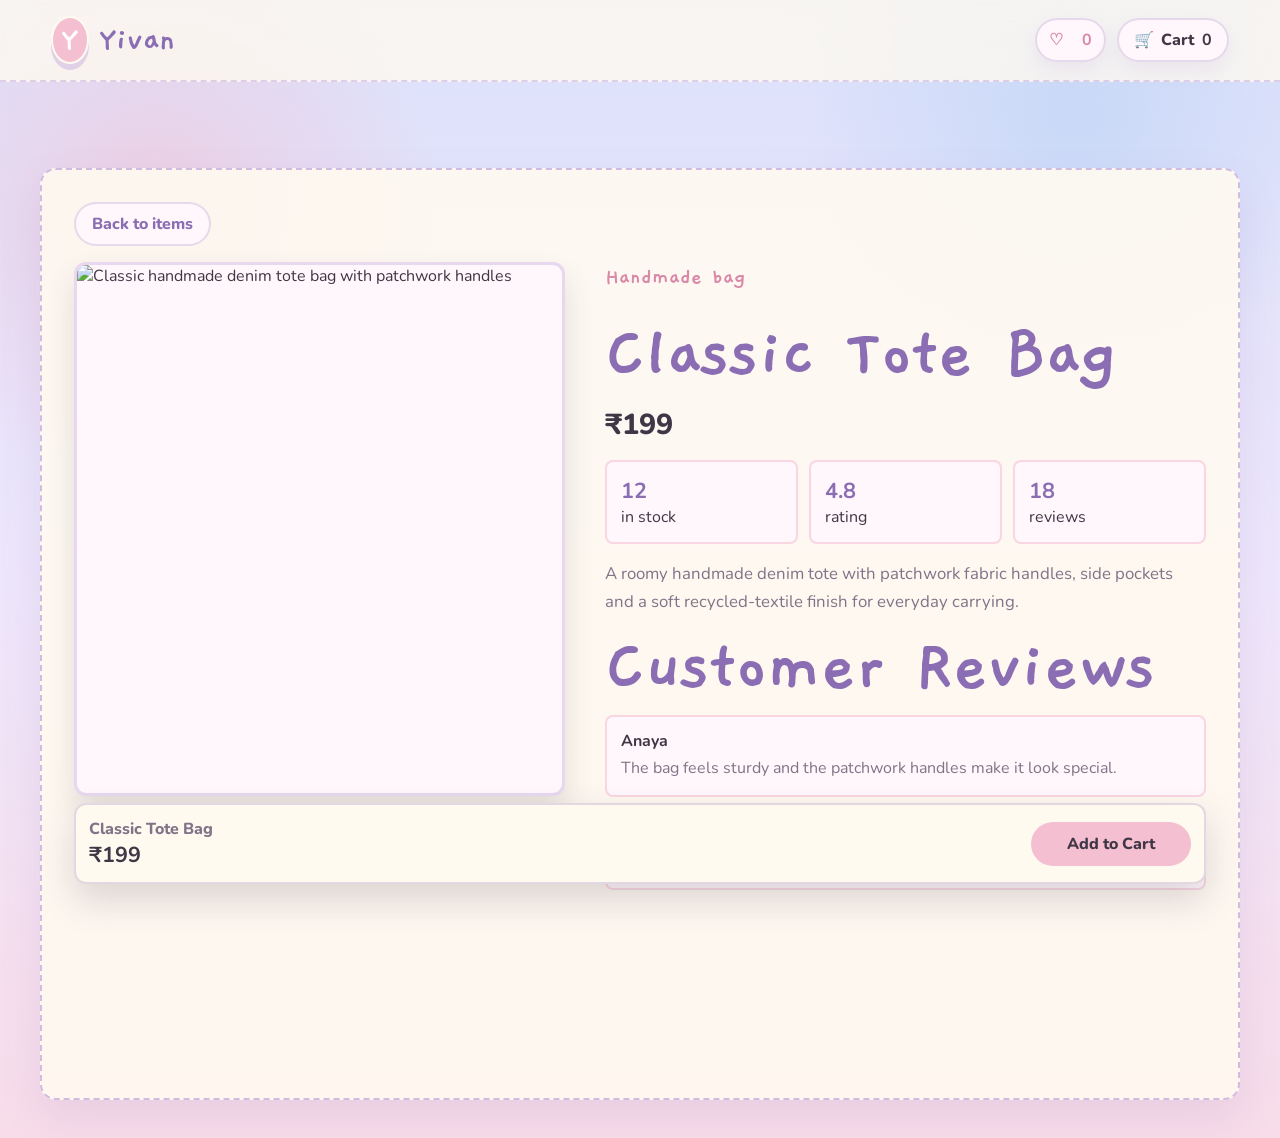
==== product.html @ 19bc3df5 "Add files via upload" ====
<!DOCTYPE html>
<html lang="en">
<head>
  <meta charset="UTF-8" />
  <meta name="viewport" content="width=device-width, initial-scale=1.0" />
  <title>Classic Tote Bag | Yivan Creation</title>
  <link rel="preconnect" href="https://fonts.googleapis.com" />
  <link rel="preconnect" href="https://fonts.gstatic.com" crossorigin />
  <link href="https://fonts.googleapis.com/css2?family=Gaegu:wght@400;700&family=Nunito:wght@400;600;700;800&display=swap" rel="stylesheet" />
  <link rel="stylesheet" href="styles.css" />
</head>
<body class="product-page">
  <header class="site-header">
    <a class="brand" href="index.html#top" aria-label="Yivan home">
      <span class="brand-mark">Y</span>
      <span>Yivan</span>
    </a>

    <nav class="header-actions" aria-label="Shop actions">
      <button class="icon-button" id="wishlistButton" type="button" aria-label="Open wishlist">
        <span aria-hidden="true">♡</span>
        <strong id="favCount">0</strong>
      </button>
      <button class="cart-button" id="cartButton" type="button" aria-label="Open cart">
        <span aria-hidden="true">🛒</span>
        <span>Cart</span>
        <strong id="cartCount">0</strong>
      </button>
    </nav>
  </header>

  <main>
    <section class="product-detail" id="productDetail" aria-labelledby="detailTitle">
      <a class="back-to-shop" href="index.html#shop" id="backToShop">Back to items</a>

      <div class="detail-layout">
        <img class="detail-image" id="detailImage" src="assets/classic-tote-bag.webp" alt="Classic handmade denim tote bag with patchwork handles" />

        <div class="detail-copy">
          <p class="eyebrow" id="detailCategory">Handmade bag</p>
          <h1 id="detailTitle">Classic Tote Bag</h1>
          <p class="detail-price" id="detailPrice">₹199</p>

          <div class="detail-stats" aria-label="Product details">
            <span><strong id="detailStock">12</strong> in stock</span>
            <span><strong id="detailRating">4.8</strong> rating</span>
            <span><strong id="detailReviewCount">18</strong> reviews</span>
          </div>

          <p class="detail-description" id="detailDescription">
            A roomy handmade denim tote with patchwork fabric handles, side pockets and a soft recycled-textile finish for everyday carrying.
          </p>

          <div class="review-panel">
            <h2>Customer Reviews</h2>
            <div id="detailReviews">
              <article class="review-item">
                <strong>Anaya</strong>
                <p>The bag feels sturdy and the patchwork handles make it look special.</p>
              </article>
              <article class="review-item">
                <strong>Meera</strong>
                <p>Good size for books, craft items and daily shopping.</p>
              </article>
            </div>
          </div>
        </div>
      </div>

      <div class="detail-cart-bar">
        <div>
          <span id="detailCartName">Classic Tote Bag</span>
          <strong id="detailCartPrice">₹199</strong>
        </div>
        <button class="add-cart detail-add-cart" id="detailAddCart" type="button">Add to Cart</button>
      </div>
    </section>
  </main>

  <aside class="shop-drawer" id="shopDrawer" aria-hidden="true" aria-labelledby="drawerTitle">
    <div class="drawer-panel" role="dialog" aria-modal="true">
      <div class="drawer-header">
        <div>
          <p class="eyebrow" id="drawerEyebrow">Your picks</p>
          <h2 id="drawerTitle">Cart</h2>
        </div>
        <button class="close-drawer" id="closeDrawer" type="button" aria-label="Close panel">×</button>
      </div>

      <div class="drawer-tabs" role="tablist" aria-label="View cart or wishlist">
        <button class="drawer-tab is-active" id="cartTab" type="button">Cart</button>
        <button class="drawer-tab" id="wishlistTab" type="button">Wishlist</button>
      </div>

      <div class="drawer-list" id="drawerList"></div>

      <div class="drawer-total" id="drawerTotal">
        <span>Total</span>
        <strong id="drawerTotalValue">₹0</strong>
      </div>
    </div>
  </aside>

  <script src="script.js"></script>
</body>
</html>
---- styles.css ----
:root {
  --lavender-bg: #dce1fb;
  --paper: #fffaf0;
  --paper-soft: #fff3e9;
  --lilac: #b99bd8;
  --lilac-deep: #8b6db4;
  --pink: #f4bfd1;
  --pink-deep: #d988a8;
  --blue: #bfd5f5;
  --green: #bfd7a8;
  --ink: #3f3746;
  --muted: #7f7488;
  --stitch: #e7b8c8;
  --shadow: 0 22px 60px rgba(112, 87, 145, 0.18);
}

* {
  box-sizing: border-box;
}

html {
  scroll-behavior: smooth;
}

body {
  margin: 0;
  min-height: 100vh;
  background:
    radial-gradient(circle at 12% 18%, rgba(244, 191, 209, 0.55), transparent 18rem),
    radial-gradient(circle at 84% 10%, rgba(191, 213, 245, 0.7), transparent 17rem),
    linear-gradient(180deg, var(--lavender-bg), #eee6fb 52%, #f8dce9);
  color: var(--ink);
  font-family: "Nunito", Arial, sans-serif;
}

button,
textarea {
  font: inherit;
}

.site-header {
  position: sticky;
  top: 0;
  z-index: 10;
  display: flex;
  align-items: center;
  justify-content: space-between;
  gap: 1rem;
  padding: 1rem clamp(1rem, 4vw, 3.5rem);
  background: rgba(255, 250, 240, 0.78);
  border-bottom: 2px dashed rgba(185, 155, 216, 0.42);
  backdrop-filter: blur(14px);
}

.brand {
  display: inline-flex;
  align-items: center;
  gap: 0.65rem;
  color: var(--lilac-deep);
  font-family: "Gaegu", "Nunito", sans-serif;
  font-size: clamp(1.6rem, 4vw, 2.2rem);
  font-weight: 700;
  letter-spacing: 0;
  text-decoration: none;
}

.brand-mark {
  display: grid;
  width: 2.35rem;
  aspect-ratio: 1;
  place-items: center;
  background: var(--pink);
  border: 2px solid var(--paper);
  border-radius: 50%;
  color: white;
  box-shadow: 0 6px 0 rgba(185, 155, 216, 0.38);
}

.header-actions {
  display: flex;
  align-items: center;
  gap: 0.7rem;
}

.icon-button,
.cart-button,
.primary-link,
.add-cart,
.idea-form button {
  border: 0;
  cursor: pointer;
  color: var(--ink);
  font-weight: 800;
  transition: transform 160ms ease, box-shadow 160ms ease, background 160ms ease;
}

.icon-button,
.cart-button {
  min-height: 2.75rem;
  border: 2px solid rgba(139, 109, 180, 0.22);
  background: #fff7fb;
  box-shadow: 0 8px 20px rgba(185, 155, 216, 0.18);
}

.icon-button {
  display: inline-grid;
  grid-template-columns: auto auto;
  align-items: center;
  gap: 0.4rem;
  min-width: 4.4rem;
  border-radius: 999px;
  color: var(--pink-deep);
}

.cart-button {
  display: inline-flex;
  align-items: center;
  gap: 0.45rem;
  padding: 0 0.95rem;
  border-radius: 999px;
}

.icon-button:hover,
.cart-button:hover,
.primary-link:hover,
.add-cart:hover,
.idea-form button:hover {
  transform: translateY(-2px);
  box-shadow: 0 12px 24px rgba(139, 109, 180, 0.2);
}

main {
  padding: clamp(1rem, 3vw, 2.5rem);
}

.hero {
  display: grid;
  grid-template-columns: minmax(0, 1fr) minmax(17rem, 30rem);
  align-items: center;
  gap: clamp(1.4rem, 4vw, 4rem);
  max-width: 75rem;
  min-height: calc(100vh - 7.5rem);
  margin: 0 auto;
  padding: clamp(1.5rem, 5vw, 4rem);
  background: var(--paper);
  border: 4px solid var(--lilac);
  border-radius: 2rem;
  outline: 2px dashed rgba(231, 184, 200, 0.7);
  outline-offset: -1rem;
  box-shadow: var(--shadow);
}

.hero-copy {
  max-width: 42rem;
}

.eyebrow {
  margin: 0 0 0.75rem;
  color: var(--pink-deep);
  font-family: "Gaegu", "Nunito", sans-serif;
  font-size: clamp(1.15rem, 3vw, 1.45rem);
  font-weight: 700;
}

h1,
h2,
h3 {
  margin: 0;
  font-family: "Gaegu", "Nunito", sans-serif;
  line-height: 0.95;
  letter-spacing: 0;
}

h1 {
  color: var(--lilac-deep);
  font-size: clamp(4rem, 13vw, 8.5rem);
  text-shadow:
    0 3px 0 #f4d7e2,
    0 6px 0 rgba(185, 155, 216, 0.24);
}

.slogan {
  max-width: 38rem;
  margin: 1.35rem 0 1.6rem;
  color: var(--ink);
  font-size: clamp(1.05rem, 2vw, 1.3rem);
  line-height: 1.75;
}

.primary-link {
  display: inline-flex;
  align-items: center;
  min-height: 3.25rem;
  padding: 0 1.2rem;
  background: var(--blue);
  border: 2px solid rgba(139, 109, 180, 0.18);
  border-radius: 999px;
  text-decoration: none;
}

.hero-art {
  margin: 0;
}

.craft-frame {
  position: relative;
  width: min(100%, 29rem);
  min-height: 39rem;
  overflow: hidden;
  background:
    radial-gradient(circle at 13% 14%, #fff7fb 0 1.2rem, transparent 1.25rem),
    radial-gradient(circle at 86% 17%, #f8d7e4 0 0.6rem, transparent 0.65rem),
    radial-gradient(circle at 15% 88%, #c2d8f7 0 0.9rem, transparent 0.95rem),
    var(--paper);
  border: 0.7rem solid var(--lilac);
  border-radius: 46% 54% 49% 51% / 7% 8% 8% 7%;
  box-shadow: 0 18px 40px rgba(139, 109, 180, 0.24);
}

.craft-frame::before {
  content: "";
  position: absolute;
  inset: 1.15rem;
  border: 2px dashed rgba(231, 184, 200, 0.82);
  border-radius: 45% 55% 48% 52% / 7% 8% 8% 7%;
  pointer-events: none;
}

.craft-frame::after {
  content: "YIVAN";
  position: absolute;
  top: 43%;
  left: 50%;
  padding: 0.5rem 1.2rem;
  color: rgba(139, 109, 180, 0.72);
  font-family: "Gaegu", "Nunito", sans-serif;
  font-size: 2.2rem;
  font-weight: 700;
  transform: translate(-50%, -50%) rotate(-1deg);
}

.sparkle {
  position: absolute;
  color: var(--lilac);
  font-family: "Gaegu", "Nunito", sans-serif;
  font-size: 2rem;
}

.sparkle-one {
  top: 5.5rem;
  left: 3.8rem;
}

.sparkle-two {
  top: 8.3rem;
  right: 2.6rem;
  color: var(--pink-deep);
}

.thread-heart,
.thread-loop {
  position: absolute;
  border: 3px solid transparent;
  border-top-color: var(--pink);
  border-radius: 50%;
  transform: rotate(17deg);
}

.thread-heart {
  top: 10.2rem;
  left: 4.9rem;
  width: 8.5rem;
  height: 4rem;
}

.thread-heart::after {
  content: "♡";
  position: absolute;
  right: -1.1rem;
  top: -0.7rem;
  color: var(--pink-deep);
  font-size: 1.65rem;
}

.thread-loop {
  right: 2.7rem;
  top: 8.2rem;
  width: 8.2rem;
  height: 4.5rem;
  border-top-color: transparent;
  border-bottom-color: var(--pink);
}

.spool {
  position: absolute;
  top: 3.4rem;
  left: 1.8rem;
  width: 4.6rem;
  height: 5.6rem;
  background:
    repeating-linear-gradient(0deg, #f5a9c0 0 0.22rem, #efc1ce 0.24rem 0.48rem);
  border: 3px solid #766b72;
  border-radius: 0.75rem;
  transform: rotate(-10deg);
}

.spool::before,
.spool::after {
  content: "";
  position: absolute;
  left: -0.45rem;
  width: 5.45rem;
  height: 0.9rem;
  background: #e7d8ca;
  border: 3px solid #766b72;
  border-radius: 50%;
}

.spool::before {
  top: -0.55rem;
}

.spool::after {
  bottom: -0.55rem;
}

.needle {
  position: absolute;
  top: 7rem;
  right: 5.2rem;
  width: 0.42rem;
  height: 9.2rem;
  background: linear-gradient(90deg, #f8f5f0, #8f8990, #f8f5f0);
  border: 1px solid #69646b;
  border-radius: 999px;
  transform: rotate(31deg);
  box-shadow: 0 0 0 1px rgba(255, 255, 255, 0.72);
}

.needle::before {
  content: "";
  position: absolute;
  top: 0.45rem;
  left: 50%;
  width: 0.18rem;
  height: 0.9rem;
  border: 1px solid #69646b;
  border-radius: 999px;
  transform: translateX(-50%);
}

.tote-drawing {
  position: absolute;
  left: 2.8rem;
  bottom: 5.9rem;
  width: 9.8rem;
  height: 10.3rem;
  background: #fff7e9;
  border: 3px solid #c8beb6;
  border-radius: 0.8rem 0.8rem 1.1rem 1.1rem;
  transform: rotate(-6deg);
}

.handle {
  position: absolute;
  bottom: 8.7rem;
  width: 2.2rem;
  height: 4.9rem;
  border: 4px solid #d7cec2;
  border-bottom: 0;
  border-radius: 999px 999px 0 0;
}

.handle-left {
  left: 1.35rem;
}

.handle-right {
  right: 1.35rem;
}

.pocket {
  position: absolute;
  bottom: 1.1rem;
  background: var(--blue);
  border: 2px dashed #8da9cf;
  border-radius: 0 0 0.4rem 0.4rem;
}

.pocket-large {
  left: 0.7rem;
  width: 4rem;
  height: 3.4rem;
}

.pocket-small {
  right: 0.9rem;
  width: 2.6rem;
  height: 2.6rem;
}

.bag-flower {
  position: absolute;
  top: 4.4rem;
  right: 2rem;
  width: 1.15rem;
  aspect-ratio: 1;
  background: var(--lilac);
  border-radius: 50%;
  box-shadow:
    0 -0.9rem 0 #d7c1ec,
    0 0.9rem 0 #d7c1ec,
    0.9rem 0 0 #d7c1ec,
    -0.9rem 0 0 #d7c1ec;
}

.flower-stem {
  position: absolute;
  right: 9.3rem;
  bottom: 13.5rem;
  width: 0.25rem;
  height: 4.5rem;
  background: #92b979;
  border-radius: 999px;
  transform: rotate(-9deg);
}

.flower-stem::before,
.flower-stem::after {
  content: "";
  position: absolute;
  width: 1.4rem;
  height: 0.8rem;
  background: var(--green);
  border: 2px solid #8fb477;
  border-radius: 100% 0 100% 0;
}

.flower-stem::before {
  left: -1.3rem;
  top: 2.2rem;
}

.flower-stem::after {
  right: -1.3rem;
  top: 2.9rem;
  transform: scaleX(-1);
}

.flower-stem span {
  position: absolute;
  top: -0.55rem;
  width: 1.15rem;
  aspect-ratio: 1;
  background: #f4bfd1;
  border-radius: 50%;
}

.flower-stem span:nth-child(1) {
  left: -1rem;
}

.flower-stem span:nth-child(2) {
  left: 0;
  top: -1rem;
}

.flower-stem span:nth-child(3) {
  left: 0.78rem;
}

.bear {
  position: absolute;
  right: 3.2rem;
  bottom: 4.5rem;
  width: 8rem;
  height: 8rem;
  background: #ceb7ed;
  border: 3px solid #aa93c8;
  border-radius: 48% 48% 45% 45%;
}

.bear::before,
.bear::after {
  content: "";
  position: absolute;
  bottom: -3.1rem;
  width: 3.2rem;
  height: 4rem;
  background: #ceb7ed;
  border: 3px solid #aa93c8;
  border-radius: 50%;
}

.bear::before {
  left: 0.15rem;
  transform: rotate(16deg);
}

.bear::after {
  right: 0.15rem;
  transform: rotate(-16deg);
}

.ear {
  position: absolute;
  top: -0.6rem;
  width: 2.2rem;
  aspect-ratio: 1;
  background: #ceb7ed;
  border: 3px solid #aa93c8;
  border-radius: 50%;
}

.ear-left {
  left: -0.7rem;
}

.ear-right {
  right: -0.7rem;
}

.face {
  position: absolute;
  inset: 2.4rem 1.7rem auto;
  height: 2.3rem;
}

.face::before,
.face::after {
  content: "";
  position: absolute;
  top: 0;
  width: 0.45rem;
  aspect-ratio: 1;
  background: #25202a;
  border-radius: 50%;
}

.face::before {
  left: 0.5rem;
}

.face::after {
  right: 0.5rem;
}

.blush {
  position: absolute;
  top: 3.75rem;
  width: 0.8rem;
  height: 0.45rem;
  background: #f5a9c0;
  border-radius: 50%;
}

.blush-left {
  left: 1.25rem;
}

.blush-right {
  right: 1.25rem;
}

.bow-tie {
  position: absolute;
  left: 50%;
  bottom: -1.2rem;
  width: 1rem;
  aspect-ratio: 1;
  background: #f2a8bd;
  border-radius: 50%;
  transform: translateX(-50%);
  box-shadow: -1.25rem 0 0 0.35rem #f6c6d5, 1.25rem 0 0 0.35rem #f6c6d5;
}

.yarn-ball {
  position: absolute;
  right: 0.95rem;
  bottom: 1.05rem;
  width: 5.9rem;
  aspect-ratio: 1;
  background: repeating-radial-gradient(circle at 52% 48%, #ef9db5 0 0.22rem, #f7c8d6 0.25rem 0.5rem);
  border: 3px solid #db94aa;
  border-radius: 50%;
  transform: rotate(10deg);
}

.shop-section,
.vision-section {
  max-width: 75rem;
  margin: clamp(1.5rem, 4vw, 3rem) auto 0;
  padding: clamp(1.5rem, 4vw, 3rem);
  background: rgba(255, 250, 240, 0.78);
  border: 2px dashed rgba(185, 155, 216, 0.65);
  border-radius: 1.5rem;
}

.section-heading {
  display: flex;
  align-items: end;
  justify-content: space-between;
  gap: 1rem;
  margin-bottom: 1.3rem;
}

.section-heading h2,
.vision-copy h2 {
  color: var(--lilac-deep);
  font-size: clamp(2.4rem, 6vw, 4rem);
}

.product-grid {
  display: grid;
  grid-template-columns: repeat(4, minmax(0, 1fr));
  gap: 1rem;
}

.product-card {
  position: relative;
  display: flex;
  min-height: 24rem;
  flex-direction: column;
  gap: 0.75rem;
  padding: 1rem;
  background: linear-gradient(180deg, #fffdf7, var(--paper-soft));
  border: 2px solid rgba(185, 155, 216, 0.28);
  border-radius: 0.5rem;
  box-shadow: 0 14px 28px rgba(139, 109, 180, 0.12);
  cursor: pointer;
  transition: transform 160ms ease, box-shadow 160ms ease, border-color 160ms ease;
}

.product-card:hover {
  border-color: rgba(139, 109, 180, 0.46);
  box-shadow: 0 18px 34px rgba(139, 109, 180, 0.18);
  transform: translateY(-3px);
}

.favorite-button {
  position: absolute;
  top: 0.75rem;
  right: 0.75rem;
  display: grid;
  width: 2.4rem;
  aspect-ratio: 1;
  place-items: center;
  border: 2px solid rgba(217, 136, 168, 0.24);
  border-radius: 50%;
  background: #fff7fb;
  color: var(--pink-deep);
  cursor: pointer;
  font-size: 1.4rem;
}

.favorite-button.is-active {
  background: var(--pink);
  color: #fff;
}

.product-illustration {
  width: 100%;
  aspect-ratio: 1.05;
  border-radius: 0.5rem;
  border: 2px dashed rgba(231, 184, 200, 0.72);
  background-color: #fff7fb;
  background-repeat: no-repeat;
  background-position: center;
  background-size: 78%;
}

.product-photo {
  width: 100%;
  aspect-ratio: 1.05;
  object-fit: cover;
  border: 2px dashed rgba(231, 184, 200, 0.72);
  border-radius: 0.5rem;
  background: #fff7fb;
}

.tote {
  background-image:
    linear-gradient(90deg, transparent 38%, rgba(185, 155, 216, 0.35) 39% 43%, transparent 44%),
    radial-gradient(circle at 62% 64%, var(--lilac) 0 0.7rem, transparent 0.75rem),
    linear-gradient(#fff9ed 0 0);
}

.pouch {
  background-image:
    radial-gradient(circle at 50% 36%, var(--pink) 0 2rem, transparent 2.05rem),
    linear-gradient(135deg, transparent 39%, var(--lilac) 40% 45%, transparent 46%),
    linear-gradient(45deg, transparent 39%, var(--lilac) 40% 45%, transparent 46%),
    linear-gradient(#fde8f0 0 0);
}

.yarn {
  background-image:
    repeating-radial-gradient(circle at 50% 54%, var(--pink) 0 0.22rem, #f7d5df 0.24rem 0.48rem),
    linear-gradient(#fff7fb 0 0);
  background-size: 58%, 100%;
}

.kit {
  background-image:
    linear-gradient(42deg, transparent 45%, #83788a 46% 49%, transparent 50%),
    radial-gradient(circle at 35% 38%, var(--blue) 0 1.2rem, transparent 1.25rem),
    radial-gradient(circle at 65% 58%, var(--green) 0 1.2rem, transparent 1.25rem),
    linear-gradient(#fffaf0 0 0);
}

.product-card h3 {
  color: var(--lilac-deep);
  font-size: 1.75rem;
}

.product-card p {
  flex: 1;
  margin: 0;
  color: var(--muted);
  line-height: 1.55;
}

.buy-row {
  display: flex;
  align-items: center;
  justify-content: space-between;
  gap: 0.75rem;
}

.price {
  color: var(--ink);
  font-size: 1.25rem;
  font-weight: 800;
}

.add-cart {
  min-height: 2.75rem;
  padding: 0 0.9rem;
  background: var(--pink);
  border-radius: 999px;
}

.vision-section {
  display: grid;
  grid-template-columns: minmax(0, 1fr) minmax(18rem, 26rem);
  gap: clamp(1.3rem, 4vw, 3rem);
  align-items: center;
  margin-bottom: clamp(1.5rem, 4vw, 3rem);
}

.vision-copy p:last-child {
  max-width: 42rem;
  margin: 1rem 0 0;
  font-size: 1.2rem;
  line-height: 1.75;
}

.idea-form {
  display: grid;
  gap: 0.7rem;
  padding: 1rem;
  background: #fff7fb;
  border: 2px solid rgba(244, 191, 209, 0.7);
  border-radius: 0.5rem;
}

.idea-form label {
  color: var(--lilac-deep);
  font-family: "Gaegu", "Nunito", sans-serif;
  font-size: 1.6rem;
  font-weight: 700;
}

.idea-form textarea {
  width: 100%;
  resize: vertical;
  min-height: 8rem;
  padding: 0.9rem;
  color: var(--ink);
  background: var(--paper);
  border: 2px dashed rgba(185, 155, 216, 0.55);
  border-radius: 0.5rem;
  outline: 0;
}

.idea-form textarea:focus {
  border-style: solid;
  border-color: var(--lilac);
}

.idea-form button {
  min-height: 3rem;
  background: var(--lilac);
  border-radius: 999px;
  color: white;
}

.form-message {
  min-height: 1.5rem;
  margin: 0;
  color: var(--pink-deep);
  font-weight: 700;
}

.shop-drawer {
  position: fixed;
  inset: 0;
  z-index: 20;
  display: flex;
  justify-content: flex-end;
  background: rgba(63, 55, 70, 0.28);
  opacity: 0;
  pointer-events: none;
  transition: opacity 180ms ease;
}

.shop-drawer.is-open {
  opacity: 1;
  pointer-events: auto;
}

.drawer-panel {
  display: flex;
  width: min(100%, 27rem);
  height: 100%;
  flex-direction: column;
  gap: 1rem;
  padding: 1.25rem;
  background: var(--paper);
  border-left: 0.45rem solid var(--lilac);
  box-shadow: -18px 0 45px rgba(63, 55, 70, 0.18);
  transform: translateX(100%);
  transition: transform 180ms ease;
}

.shop-drawer.is-open .drawer-panel {
  transform: translateX(0);
}

.drawer-header,
.drawer-total {
  display: flex;
  align-items: center;
  justify-content: space-between;
  gap: 1rem;
}

.drawer-header h2 {
  color: var(--lilac-deep);
  font-size: 3rem;
}

.close-drawer {
  display: grid;
  width: 2.75rem;
  aspect-ratio: 1;
  place-items: center;
  border: 2px solid rgba(217, 136, 168, 0.3);
  border-radius: 50%;
  background: #fff7fb;
  color: var(--pink-deep);
  cursor: pointer;
  font-size: 2rem;
  line-height: 1;
}

.drawer-tabs {
  display: grid;
  grid-template-columns: 1fr 1fr;
  gap: 0.5rem;
  padding: 0.35rem;
  background: #fff7fb;
  border: 2px dashed rgba(185, 155, 216, 0.45);
  border-radius: 999px;
}

.drawer-tab {
  min-height: 2.65rem;
  border: 0;
  border-radius: 999px;
  background: transparent;
  color: var(--muted);
  cursor: pointer;
  font-weight: 800;
}

.drawer-tab.is-active {
  background: var(--blue);
  color: var(--ink);
  box-shadow: 0 8px 18px rgba(139, 109, 180, 0.16);
}

.drawer-list {
  display: grid;
  align-content: start;
  gap: 0.8rem;
  flex: 1;
  overflow: auto;
  padding-right: 0.25rem;
}

.drawer-item {
  display: flex;
  align-items: center;
  justify-content: space-between;
  gap: 1rem;
  padding: 0.9rem;
  background: #fff7fb;
  border: 2px solid rgba(244, 191, 209, 0.56);
  border-radius: 0.5rem;
}

.drawer-item h3 {
  color: var(--lilac-deep);
  font-size: 1.55rem;
}

.drawer-item p {
  margin: 0.25rem 0 0;
  color: var(--muted);
  font-weight: 800;
}

.remove-item {
  min-height: 2.4rem;
  padding: 0 0.85rem;
  border: 0;
  border-radius: 999px;
  background: var(--pink);
  color: var(--ink);
  cursor: pointer;
  font-weight: 800;
}

.empty-drawer {
  margin: 0;
  padding: 1rem;
  background: #fff7fb;
  border: 2px dashed rgba(185, 155, 216, 0.48);
  border-radius: 0.5rem;
  color: var(--muted);
  text-align: center;
}

.drawer-total {
  padding: 1rem;
  background: var(--blue);
  border-radius: 0.5rem;
  color: var(--ink);
  font-size: 1.15rem;
  font-weight: 800;
}

.product-detail {
  position: relative;
  max-width: 75rem;
  margin: clamp(1.5rem, 4vw, 3rem) auto 0;
  padding: clamp(1.2rem, 3vw, 2rem);
  padding-bottom: 6.4rem;
  background: rgba(255, 250, 240, 0.9);
  border: 2px dashed rgba(185, 155, 216, 0.65);
  border-radius: 1rem;
  box-shadow: 0 18px 40px rgba(139, 109, 180, 0.13);
}

.back-to-shop {
  display: inline-flex;
  align-items: center;
  min-height: 2.7rem;
  margin-bottom: 1rem;
  padding: 0 1rem;
  border: 2px solid rgba(139, 109, 180, 0.22);
  border-radius: 999px;
  background: #fff7fb;
  color: var(--lilac-deep);
  cursor: pointer;
  font-weight: 800;
  text-decoration: none;
}

.detail-layout {
  display: grid;
  grid-template-columns: minmax(17rem, 0.9fr) minmax(0, 1.1fr);
  gap: clamp(1.2rem, 4vw, 2.5rem);
  align-items: start;
}

.detail-image {
  width: 100%;
  aspect-ratio: 0.92;
  object-fit: cover;
  border: 3px solid rgba(185, 155, 216, 0.34);
  border-radius: 0.75rem;
  background: #fff7fb;
  box-shadow: 0 16px 30px rgba(63, 55, 70, 0.14);
}

.detail-copy {
  display: grid;
  gap: 1rem;
}

.detail-copy h1,
.detail-copy h2 {
  color: var(--lilac-deep);
  font-size: clamp(2.5rem, 7vw, 4.6rem);
  text-shadow: none;
}

.detail-price {
  margin: 0;
  color: var(--ink);
  font-size: 1.8rem;
  font-weight: 800;
}

.detail-stats {
  display: grid;
  grid-template-columns: repeat(3, minmax(0, 1fr));
  gap: 0.7rem;
}

.detail-stats span,
.review-item {
  padding: 0.85rem;
  background: #fff7fb;
  border: 2px solid rgba(244, 191, 209, 0.58);
  border-radius: 0.5rem;
}

.detail-stats strong {
  display: block;
  color: var(--lilac-deep);
  font-size: 1.35rem;
}

.detail-description {
  margin: 0;
  color: var(--muted);
  font-size: 1.05rem;
  line-height: 1.7;
}

.review-panel {
  display: grid;
  gap: 0.75rem;
}

.review-panel h3 {
  color: var(--lilac-deep);
  font-size: 1.8rem;
}

#detailReviews {
  display: grid;
  gap: 0.7rem;
}

.review-item p {
  margin: 0.25rem 0 0;
  color: var(--muted);
  line-height: 1.55;
}

.detail-cart-bar {
  position: sticky;
  bottom: 1rem;
  z-index: 5;
  display: flex;
  align-items: center;
  justify-content: space-between;
  gap: 1rem;
  margin-top: 1.5rem;
  padding: 0.8rem;
  background: var(--paper);
  border: 2px solid rgba(139, 109, 180, 0.24);
  border-radius: 0.75rem;
  box-shadow: 0 16px 36px rgba(63, 55, 70, 0.18);
}

.detail-cart-bar span,
.detail-cart-bar strong {
  display: block;
}

.detail-cart-bar span {
  color: var(--muted);
  font-weight: 800;
}

.detail-cart-bar strong {
  color: var(--ink);
  font-size: 1.35rem;
}

.detail-add-cart {
  min-width: 10rem;
}

.site-footer {
  max-width: 28rem;
  margin: 0 auto 2rem;
  padding: 1.2rem;
  text-align: center;
  background: rgba(255, 231, 240, 0.82);
  border: 2px dashed rgba(217, 136, 168, 0.55);
  border-radius: 1rem;
}

.site-footer span {
  color: var(--lilac-deep);
  font-family: "Gaegu", "Nunito", sans-serif;
  font-size: 2.6rem;
  font-weight: 700;
}

.site-footer p {
  margin: 0.1rem 0 0;
}

@media (max-width: 900px) {
  .hero,
  .vision-section,
  .detail-layout {
    grid-template-columns: 1fr;
  }

  .hero {
    min-height: auto;
  }

  .hero-art {
    max-width: 28rem;
  }

  .product-grid {
    grid-template-columns: repeat(2, minmax(0, 1fr));
  }
}

@media (max-width: 560px) {
  .site-header {
    align-items: flex-start;
    padding: 0.8rem;
  }

  .brand {
    font-size: 1.45rem;
  }

  .brand-mark {
    width: 2rem;
  }

  .header-actions {
    gap: 0.4rem;
  }

  .cart-button span:nth-child(2) {
    display: none;
  }

  main {
    padding: 0.75rem;
  }

  .hero,
  .shop-section,
  .vision-section {
    border-radius: 1rem;
    padding: 1.2rem;
    outline-offset: -0.65rem;
  }

  .product-grid {
    grid-template-columns: 1fr;
  }

  .product-card {
    min-height: 22rem;
  }

  .detail-stats,
  .detail-cart-bar {
    grid-template-columns: 1fr;
  }

  .detail-stats {
    display: grid;
  }

  .detail-cart-bar {
    align-items: stretch;
    flex-direction: column;
  }

  .detail-add-cart {
    width: 100%;
  }
}
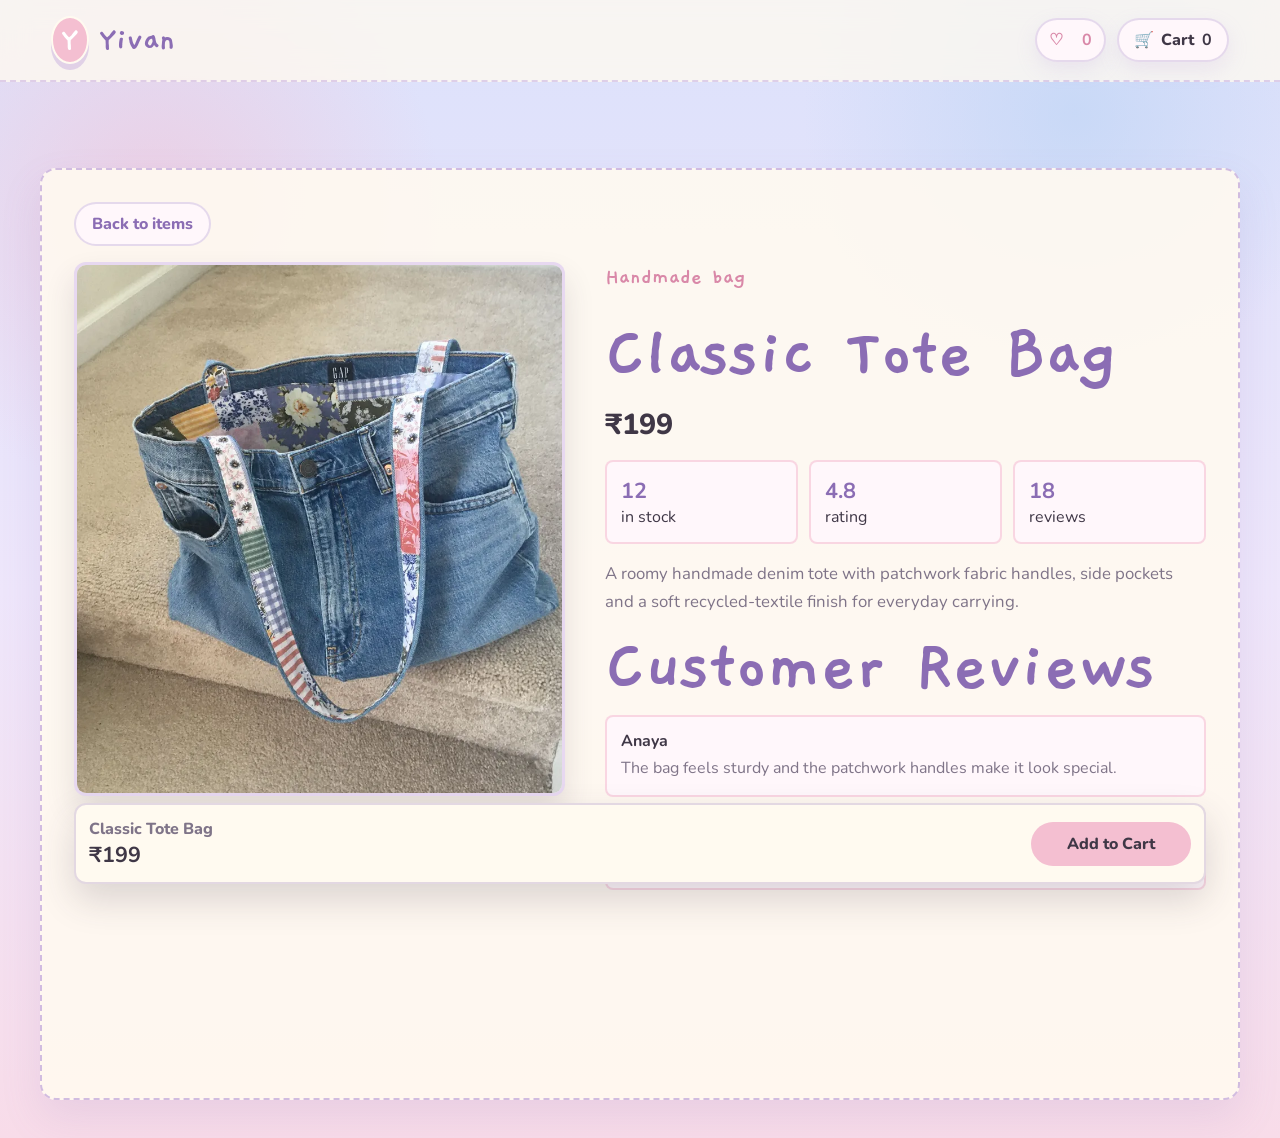
==== commit f28c5c80: "Add files via upload" ====
--- a/product.html
+++ b/product.html
@@ -34,7 +34,7 @@
       <a class="back-to-shop" href="index.html#shop" id="backToShop">Back to items</a>
 
       <div class="detail-layout">
-        <img class="detail-image" id="detailImage" src="assets/classic-tote-bag.webp" alt="Classic handmade denim tote bag with patchwork handles" />
+        <img class="detail-image" src="classic-tote-bag.webp" alt="Classic handmade denim tote bag with patchwork handles" />
 
         <div class="detail-copy">
           <p class="eyebrow" id="detailCategory">Handmade bag</p>
